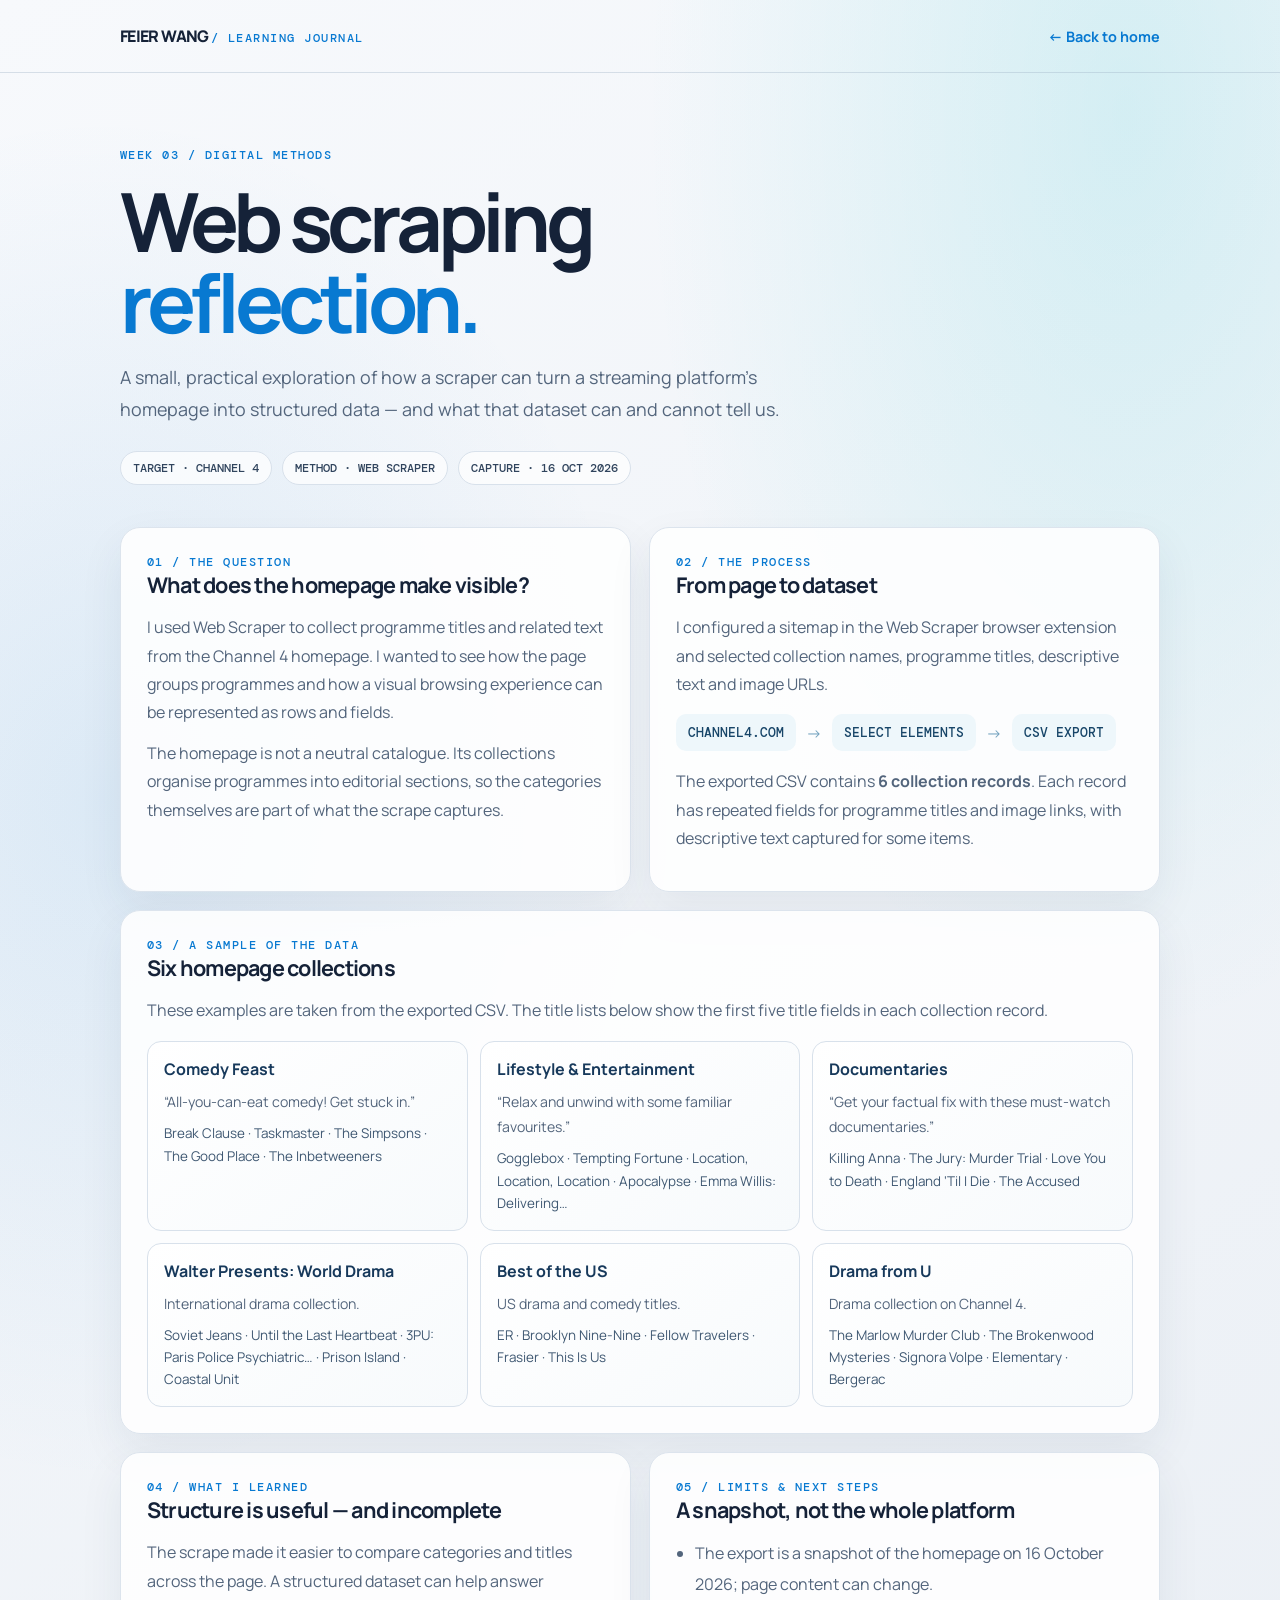
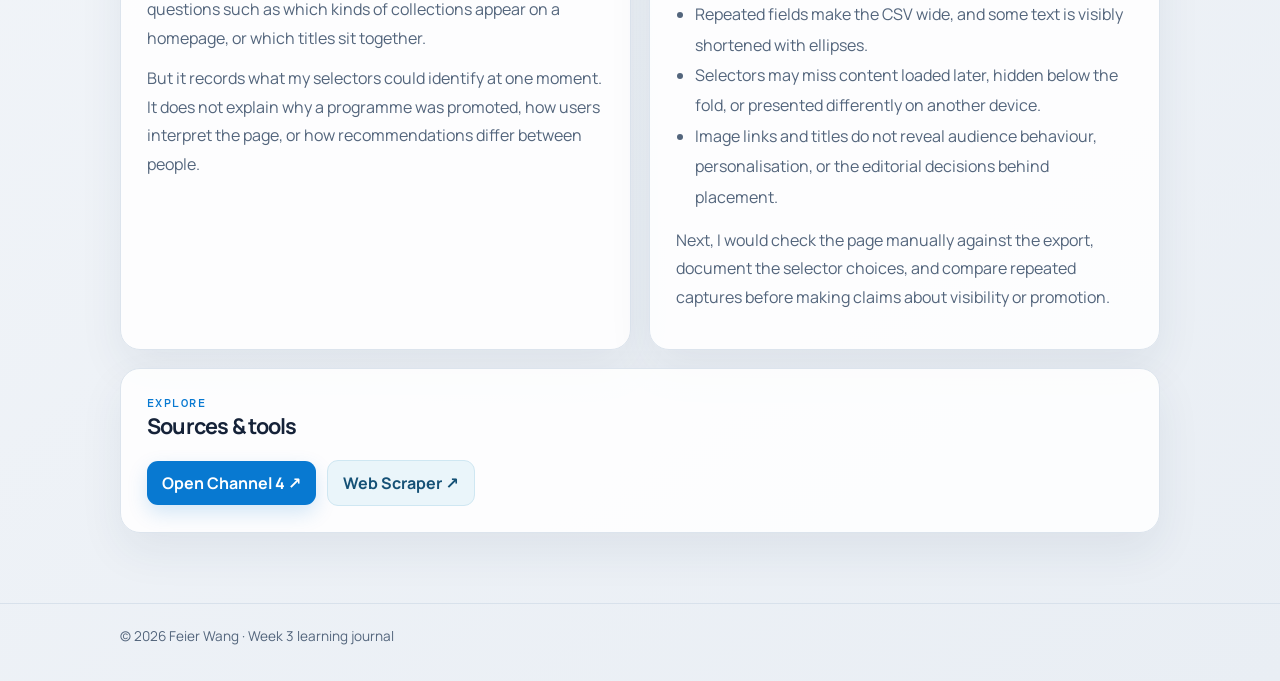
==== week3-web-scraper.html @ abe29082 "Add Week 3 web scraper reflection" ====
<!DOCTYPE html>
<html lang="en">
<head>
  <meta charset="UTF-8">
  <meta name="viewport" content="width=device-width, initial-scale=1">
  <meta name="theme-color" content="#eef2f6">
  <title>Week 3: Web Scraper Reflection | Feier Wang</title>
  <link rel="preconnect" href="https://fonts.googleapis.com">
  <link rel="preconnect" href="https://fonts.gstatic.com" crossorigin>
  <link href="https://fonts.googleapis.com/css2?family=DM+Mono:wght@400;500&family=Manrope:wght@400;500;600;700;800&display=swap" rel="stylesheet">
  <style>
    :root { --ink:#152238; --muted:#53657c; --blue:#0879d1; --cyan:#00b9c8; --line:#d8e1eb; --panel:rgba(255,255,255,.88); }
    * { box-sizing:border-box; }
    html { scroll-behavior:smooth; }
    body { margin:0; color:var(--ink); font-family:Manrope,system-ui,sans-serif; background:radial-gradient(ellipse at 88% 5%,rgba(0,185,200,.13),transparent 30rem),radial-gradient(ellipse at 8% 35%,rgba(8,121,209,.10),transparent 34rem),linear-gradient(145deg,#f7f9fc,#e9eef4); min-height:100vh; }
    a { color:var(--blue); }
    .wrap { width:min(1040px,calc(100% - 36px)); margin:auto; }
    header { padding:25px 0; border-bottom:1px solid rgba(152,171,192,.35); }
    .top { display:flex; align-items:center; justify-content:space-between; gap:18px; }
    .brand { font-weight:800; letter-spacing:-.04em; text-decoration:none; color:var(--ink); }
    .back { font-size:.9rem; font-weight:700; text-decoration:none; }
    .hero { padding:74px 0 42px; }
    .eyebrow,.mono { font:500 .78rem 'DM Mono',monospace; letter-spacing:.12em; text-transform:uppercase; color:var(--blue); }
    h1 { font-size:clamp(2.5rem,7vw,5.1rem); line-height:.99; letter-spacing:-.065em; margin:18px 0; max-width:850px; }
    h1 span { color:var(--blue); }
    .lead { color:var(--muted); font-size:1.12rem; line-height:1.8; max-width:690px; }
    .meta { display:flex; flex-wrap:wrap; gap:10px; margin-top:26px; }
    .tag { padding:8px 12px; border:1px solid var(--line); border-radius:99px; background:#ffffffb8; color:#30445d; font:500 .78rem 'DM Mono',monospace; }
    main { padding-bottom:70px; }
    .grid { display:grid; grid-template-columns:repeat(2,minmax(0,1fr)); gap:18px; }
    .card { background:var(--panel); border:1px solid #dce4ed; border-radius:20px; padding:26px; box-shadow:0 18px 45px rgba(31,55,82,.07); }
    .wide { grid-column:1/-1; }
    h2 { font-size:1.35rem; letter-spacing:-.035em; margin:0 0 14px; }
    h3 { margin:0 0 9px; font-size:1rem; }
    p { color:var(--muted); line-height:1.78; margin:0 0 12px; }
    ul { padding-left:19px; margin:8px 0 0; color:var(--muted); line-height:1.9; }
    .collections { display:grid; grid-template-columns:repeat(3,minmax(0,1fr)); gap:12px; margin-top:17px; }
    .collection { border:1px solid var(--line); border-radius:14px; padding:16px; background:linear-gradient(145deg,#fff,#f7fafc); min-width:0; }
    .collection h3 { color:#17395b; }
    .collection p { font-size:.88rem; margin:0 0 8px; }
    .titles { color:#3f5872; font-size:.84rem; line-height:1.65; }
    .callout { border-left:3px solid var(--cyan); padding:2px 0 2px 16px; }
    .steps { display:flex; align-items:center; gap:10px; flex-wrap:wrap; margin-top:16px; }
    .step { padding:10px 12px; border-radius:10px; background:#eef7fb; color:#174568; font:500 .8rem 'DM Mono',monospace; }
    .arrow { color:#70a0bd; }
    .button { display:inline-flex; padding:11px 15px; border-radius:11px; background:#0879d1; color:white; text-decoration:none; font-weight:700; margin:6px 8px 0 0; box-shadow:0 8px 20px #0879d12b; }
    .button.secondary { color:#155176; background:#eaf5fa; border:1px solid #cfe7f2; box-shadow:none; }
    footer { border-top:1px solid var(--line); padding:23px 0 36px; color:var(--muted); font-size:.85rem; }
    @media(max-width:720px) { .grid { grid-template-columns:1fr; } .wide { grid-column:auto; } .collections { grid-template-columns:1fr 1fr; } .hero { padding-top:52px; } }
    @media(max-width:460px) { .collections { grid-template-columns:1fr; } .card { padding:21px; } }
  </style>
</head>
<body>
  <header><div class="wrap top"><a class="brand" href="index.html">FEIER WANG <span class="mono">/ LEARNING JOURNAL</span></a><a class="back" href="index.html">← Back to home</a></div></header>
  <section class="wrap hero">
    <div class="eyebrow">Week 03 / Digital Methods</div>
    <h1>Web scraping<br><span>reflection.</span></h1>
    <p class="lead">A small, practical exploration of how a scraper can turn a streaming platform’s homepage into structured data — and what that dataset can and cannot tell us.</p>
    <div class="meta"><span class="tag">TARGET · CHANNEL 4</span><span class="tag">METHOD · WEB SCRAPER</span><span class="tag">CAPTURE · 16 OCT 2026</span></div>
  </section>
  <main class="wrap grid">
    <section class="card">
      <div class="mono">01 / The question</div><h2>What does the homepage make visible?</h2>
      <p>I used Web Scraper to collect programme titles and related text from the Channel 4 homepage. I wanted to see how the page groups programmes and how a visual browsing experience can be represented as rows and fields.</p>
      <p>The homepage is not a neutral catalogue. Its collections organise programmes into editorial sections, so the categories themselves are part of what the scrape captures.</p>
    </section>
    <section class="card">
      <div class="mono">02 / The process</div><h2>From page to dataset</h2>
      <p>I configured a sitemap in the Web Scraper browser extension and selected collection names, programme titles, descriptive text and image URLs.</p>
      <div class="steps"><span class="step">CHANNEL4.COM</span><span class="arrow">→</span><span class="step">SELECT ELEMENTS</span><span class="arrow">→</span><span class="step">CSV EXPORT</span></div>
      <p style="margin-top:16px">The exported CSV contains <strong>6 collection records</strong>. Each record has repeated fields for programme titles and image links, with descriptive text captured for some items.</p>
    </section>
    <section class="card wide">
      <div class="mono">03 / A sample of the data</div><h2>Six homepage collections</h2>
      <p>These examples are taken from the exported CSV. The title lists below show the first five title fields in each collection record.</p>
      <div class="collections">
        <article class="collection"><h3>Comedy Feast</h3><p>“All-you-can-eat comedy! Get stuck in.”</p><div class="titles">Break Clause · Taskmaster · The Simpsons · The Good Place · The Inbetweeners</div></article>
        <article class="collection"><h3>Lifestyle &amp; Entertainment</h3><p>“Relax and unwind with some familiar favourites.”</p><div class="titles">Gogglebox · Tempting Fortune · Location, Location, Location · Apocalypse · Emma Willis: Delivering…</div></article>
        <article class="collection"><h3>Documentaries</h3><p>“Get your factual fix with these must-watch documentaries.”</p><div class="titles">Killing Anna · The Jury: Murder Trial · Love You to Death · England ‘Til I Die · The Accused</div></article>
        <article class="collection"><h3>Walter Presents: World Drama</h3><p>International drama collection.</p><div class="titles">Soviet Jeans · Until the Last Heartbeat · 3PU: Paris Police Psychiatric… · Prison Island · Coastal Unit</div></article>
        <article class="collection"><h3>Best of the US</h3><p>US drama and comedy titles.</p><div class="titles">ER · Brooklyn Nine-Nine · Fellow Travelers · Frasier · This Is Us</div></article>
        <article class="collection"><h3>Drama from U</h3><p>Drama collection on Channel 4.</p><div class="titles">The Marlow Murder Club · The Brokenwood Mysteries · Signora Volpe · Elementary · Bergerac</div></article>
      </div>
    </section>
    <section class="card">
      <div class="mono">04 / What I learned</div><h2>Structure is useful — and incomplete</h2>
      <p>The scrape made it easier to compare categories and titles across the page. A structured dataset can help answer questions such as which kinds of collections appear on a homepage, or which titles sit together.</p>
      <p>But it records what my selectors could identify at one moment. It does not explain why a programme was promoted, how users interpret the page, or how recommendations differ between people.</p>
    </section>
    <section class="card">
      <div class="mono">05 / Limits &amp; next steps</div><h2>A snapshot, not the whole platform</h2>
      <ul>
        <li>The export is a snapshot of the homepage on 16 October 2026; page content can change.</li>
        <li>Repeated fields make the CSV wide, and some text is visibly shortened with ellipses.</li>
        <li>Selectors may miss content loaded later, hidden below the fold, or presented differently on another device.</li>
        <li>Image links and titles do not reveal audience behaviour, personalisation, or the editorial decisions behind placement.</li>
      </ul>
      <p style="margin-top:14px">Next, I would check the page manually against the export, document the selector choices, and compare repeated captures before making claims about visibility or promotion.</p>
    </section>
    <section class="card wide">
      <div class="mono">Explore</div><h2>Sources &amp; tools</h2>
      <a class="button" href="https://www.channel4.com/" target="_blank" rel="noopener noreferrer">Open Channel 4 ↗</a>
      <a class="button secondary" href="https://webscraper.io/" target="_blank" rel="noopener noreferrer">Web Scraper ↗</a>
    </section>
  </main>
  <footer><div class="wrap">© 2026 Feier Wang · Week 3 learning journal</div></footer>
</body>
</html>
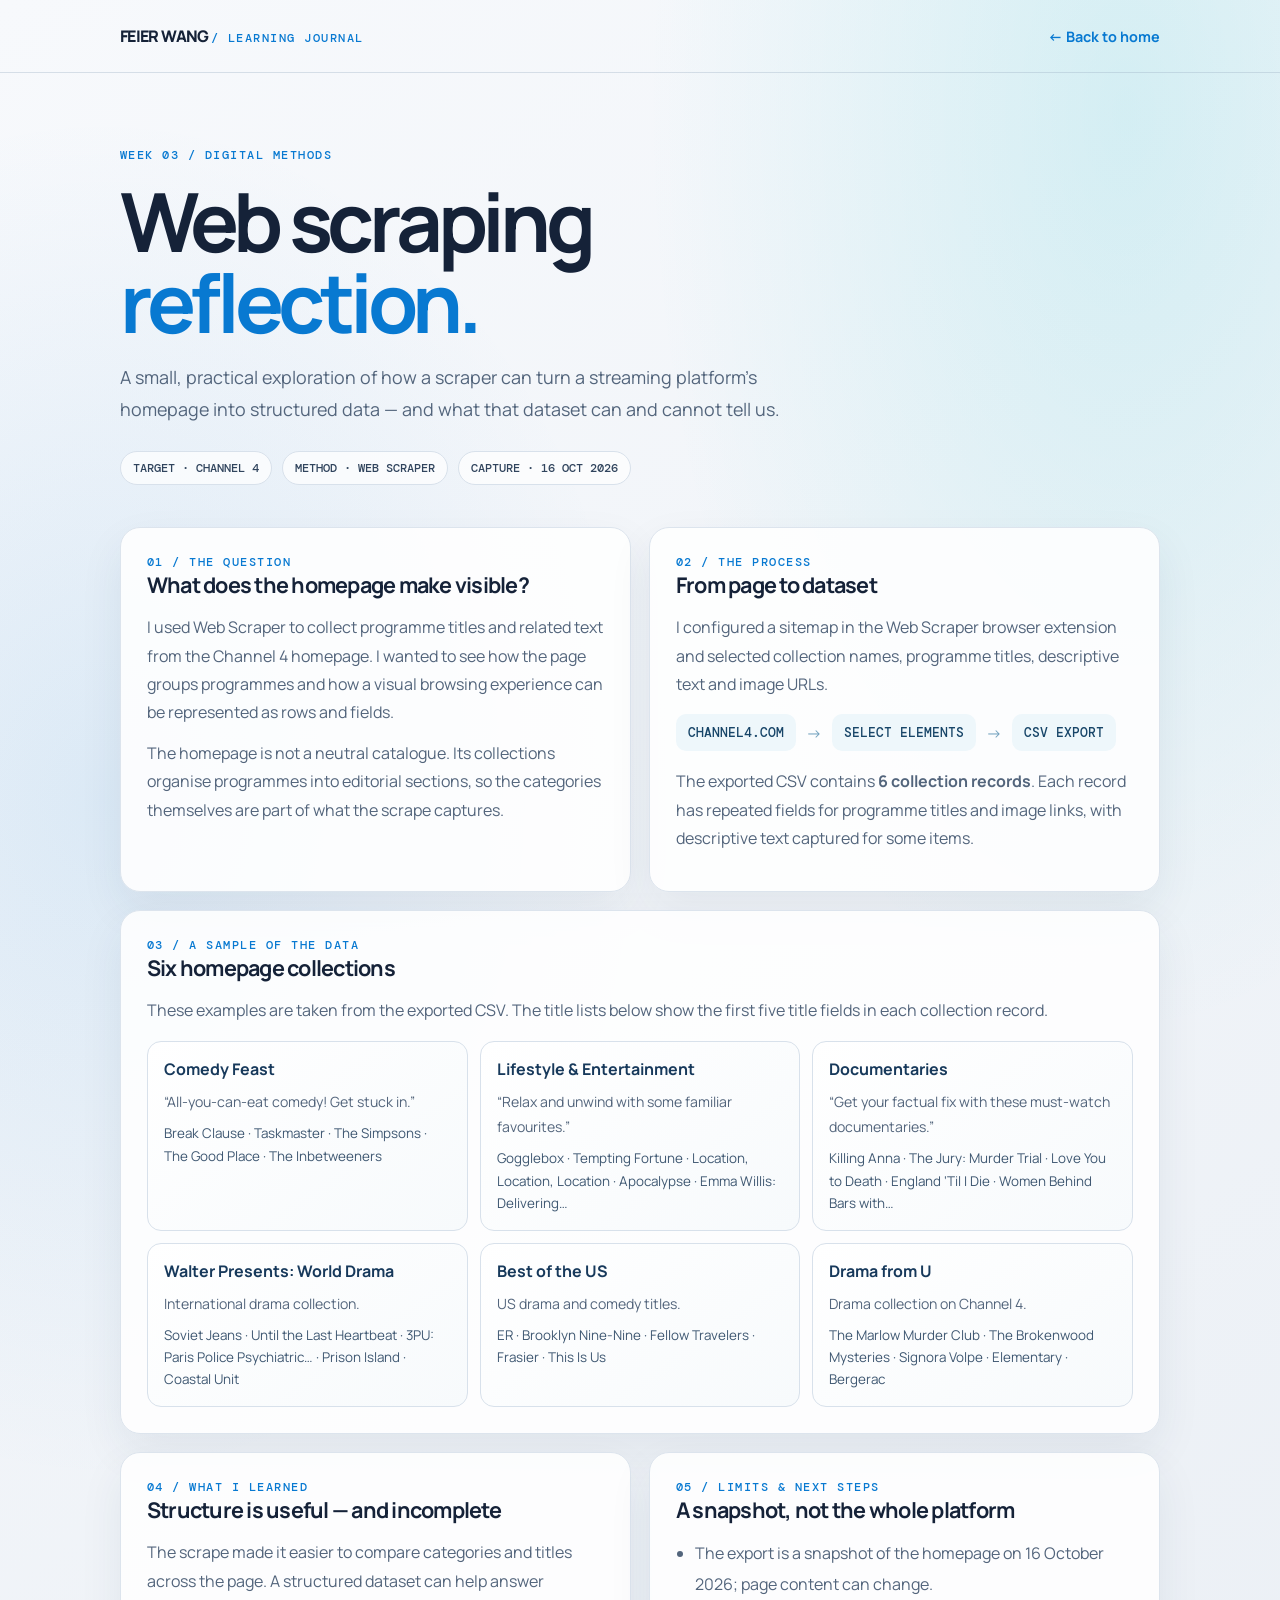
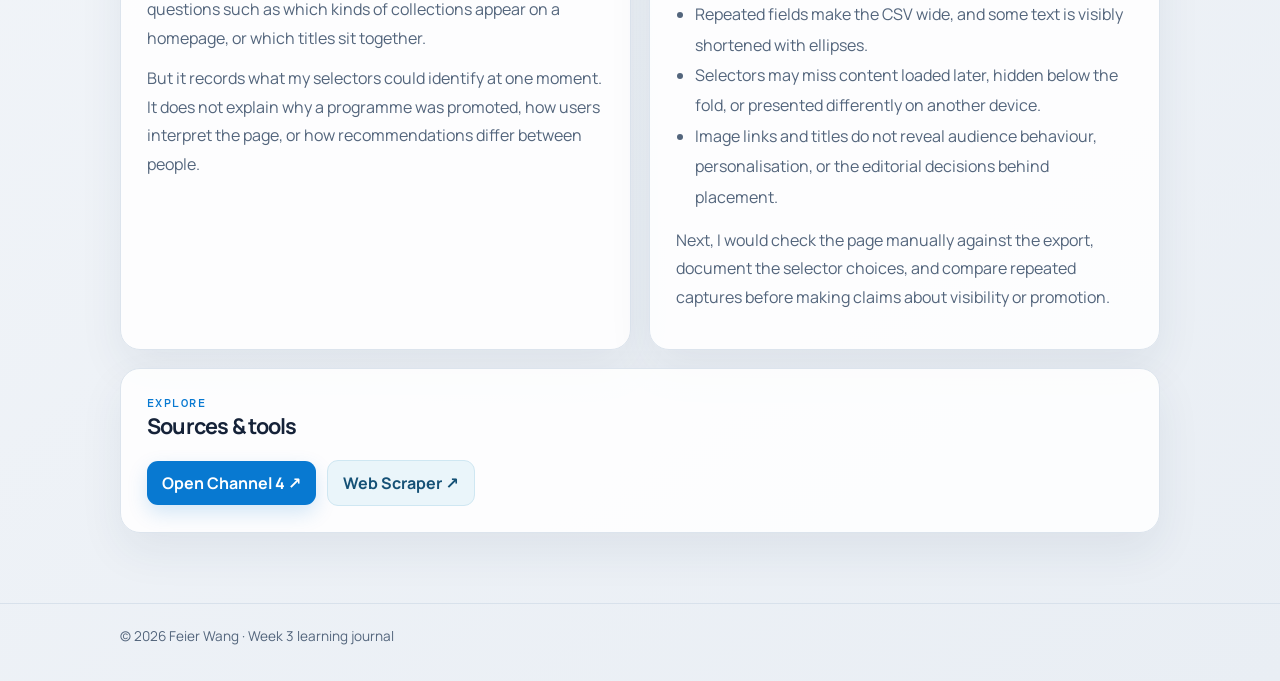
==== commit b907fd9b: "Correct Week 3 programme sample against CSV" ====
--- a/week3-web-scraper.html
+++ b/week3-web-scraper.html
@@ -76,7 +76,7 @@
       <div class="collections">
         <article class="collection"><h3>Comedy Feast</h3><p>“All-you-can-eat comedy! Get stuck in.”</p><div class="titles">Break Clause · Taskmaster · The Simpsons · The Good Place · The Inbetweeners</div></article>
         <article class="collection"><h3>Lifestyle &amp; Entertainment</h3><p>“Relax and unwind with some familiar favourites.”</p><div class="titles">Gogglebox · Tempting Fortune · Location, Location, Location · Apocalypse · Emma Willis: Delivering…</div></article>
-        <article class="collection"><h3>Documentaries</h3><p>“Get your factual fix with these must-watch documentaries.”</p><div class="titles">Killing Anna · The Jury: Murder Trial · Love You to Death · England ‘Til I Die · The Accused</div></article>
+        <article class="collection"><h3>Documentaries</h3><p>“Get your factual fix with these must-watch documentaries.”</p><div class="titles">Killing Anna · The Jury: Murder Trial · Love You to Death · England ‘Til I Die · Women Behind Bars with…</div></article>
         <article class="collection"><h3>Walter Presents: World Drama</h3><p>International drama collection.</p><div class="titles">Soviet Jeans · Until the Last Heartbeat · 3PU: Paris Police Psychiatric… · Prison Island · Coastal Unit</div></article>
         <article class="collection"><h3>Best of the US</h3><p>US drama and comedy titles.</p><div class="titles">ER · Brooklyn Nine-Nine · Fellow Travelers · Frasier · This Is Us</div></article>
         <article class="collection"><h3>Drama from U</h3><p>Drama collection on Channel 4.</p><div class="titles">The Marlow Murder Club · The Brokenwood Mysteries · Signora Volpe · Elementary · Bergerac</div></article>
